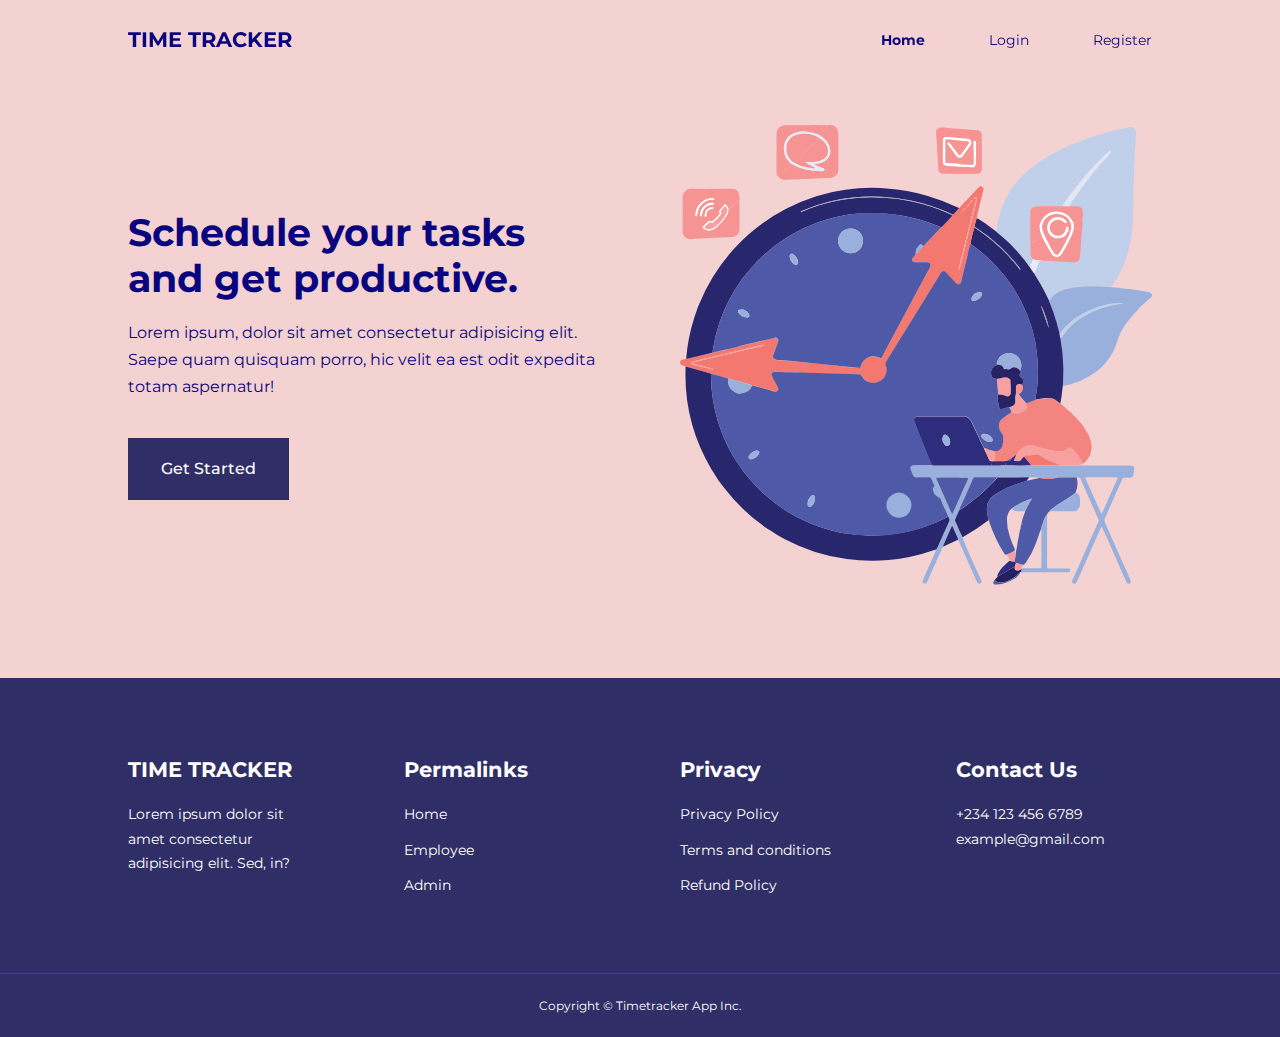
==== index.html @ d4adad3d "Add files via upload" ====
<!DOCTYPE html>
<html lang="en">
  <head>
    <meta charset="UTF-8" />
    <meta name="viewport" content="width=device-width, initial-scale=1.0" />
    <link rel="stylesheet" href="./style.css" />
    <link
      rel="stylesheet"
      href="https://cdnjs.cloudflare.com/ajax/libs/font-awesome/6.1.1/css/all.min.css"
      integrity="sha512-KfkfwYDsLkIlwQp6LFnl8zNdLGxu9YAA1QvwINks4PhcElQSvqcyVLLD9aMhXd13uQjoXtEKNosOWaZqXgel0g=="
      crossorigin="anonymous"
      referrerpolicy="no-referrer"
    />
    <link
      rel="stylesheet"
      href="https://unpkg.com/swiper@8/swiper-bundle.min.css"
    />
    <title>Time Tracker</title>
  </head>
  <body>
    <!-- BEGINING OF NAVBAR -->
    <nav>
      <div class="container nav_container">
        <a href="index.html">
          <h4>TIME TRACKER</h4>
        </a>
        <ul class="nav__menu">
          <li class="active"><a href="./index.html">Home</a></li>
          <li><a href="./signin.html">Login</a></li>
          <li><a href="./signup.html">Register</a></li>
        </ul>
        <button id="open-menu-btn">
          <i class="fa fa-bars" aria-hidden="true"></i>
        </button>
        <button id="close-menu-btn">
          <i class="fa fa-times" aria-hidden="true"></i>
        </button>
      </div>
    </nav>

    <!-- END OF NAVBAR -->

    <!-- BEGINING OF HEADER -->
    <header>
      <div class="container header__container">
        <div class="header__left">
          <h1>Schedule your tasks and get productive.</h1>
          <p>
            Lorem ipsum, dolor sit amet consectetur adipisicing elit. Saepe quam
            quisquam porro, hic velit ea est odit expedita totam aspernatur!
          </p>
          <a href="./signin.html" class="btn btn-primary">Get Started</a>
        </div>

        <div class="header__right">
          <div class="header__right-image">
            <img src="./images/header.svg" />
          </div>
        </div>
      </div>
    </header>

    <!-- END OF HEADER -->

    <!-- FOOTER SECTION -->
    <footer class="footer">
      <div class="container footer__container">
        <div class="footer__1">
          <a href="index.html" class="footer__logo">
            <h4>TIME TRACKER</h4>
          </a>
          <p>
            Lorem ipsum dolor sit amet consectetur adipisicing elit. Sed, in?
          </p>
        </div>
        <div class="footer__2">
          <h4>Permalinks</h4>
          <ul class="permalinks">
            <li><a href="./index.html">Home</a></li>
            <li><a href="./employee.html">Employee</a></li>
            <li><a href="./admin.html">Admin</a></li>
          </ul>
        </div>
        <div class="footer__3">
          <h4>Privacy</h4>
          <ul class="privacy">
            <li><a href="#">Privacy Policy</a></li>
            <li><a href="#">Terms and conditions</a></li>
            <li><a href="#">Refund Policy</a></li>
          </ul>
        </div>
        <div class="footer__4">
          <h4>Contact Us</h4>

          <div>
            <p>+234 123 456 6789</p>
            <p>example@gmail.com</p>
            <ul class="footer__socials">
              <li>
                <a href="#"><i class="fa-brands fa-facebook"></i></a>
              </li>
              <li>
                <a href="#"><i class="fa-brands fa-instagram"></i></a>
              </li>
              <li>
                <a href="#"><i class="fa-brands fa-twitter"></i></a>
              </li>
              <li>
                <a href="#"><i class="fa-brands fa-linkedin"></i></a>
              </li>
            </ul>
          </div>
        </div>
      </div>

      <div class="footer__copyright">
        <small>Copyright &copy Timetracker App Inc. </small>
      </div>
    </footer>

    <script src="./script.js"></script>
  </body>
</html>
---- style.css ----
@import url("https://fonts.googleapis.com/css?family=Montserrat:200,300,400,500,600,700,800,900&display=swap");
/* CUSTOM PROPERTIES */

* {
  margin: 0;
  padding: 0;
  border: 0;
  outline: 0;
  text-decoration: none;
  box-sizing: border-box;
  list-style: none;
}

:root {
  --hue-color: 242;
  --color-primary: hsl(var(--hue-color), 92%, 26%);
  --color-success: hsl(165, 100%, 37%);
  --color-warning: hsl(44, 100%, 50%);
  --color-danger: hsl(0, 58%, 79%);
  --color-danger-variant: rgba(247, 88, 66, 0.4);
  --color-white: hsl(0, 0%, 100%);
  --color-light: rgba(255, 255, 255, 0.7);
  --color-black: hsl(0, 0%, 0%);
  --color-bg: hsl(0, 60%, 89%);
  --color-bg1: hsl(var(--hue-color), 38%, 29%);
  --color-bg2: hsl(var(--hue-color), 37%, 41%);
  --container-width-lg: 80%;
  --container-width-md: 90%;
  --container-width-sm: 94%;
  --transition: all 0.4s ease;
}

body {
  font-family: "Montserrat", sans-serif;
  line-height: 1.7;
  color: var(--color-primary);
  background: var(--color-bg);
}

.container {
  width: var(--container-width-lg);
  margin: 0 auto;
}

section {
  padding: 6rem 0;
}

section h2 {
  text-align: center;
  margin-bottom: 4rem;
}

h1,
h2,
h3,
h4,
h5 {
  line-height: 1.2;
}

h1 {
  font-size: 2.4rem;
}

h2 {
  font-size: 1.9rem;
}

h3 {
  font-size: 1.6rem;
}

h4 {
  font-size: 1.3rem;
}

a {
  color: var(--color-primary);
}

img {
  width: 100%;
  display: block;
  object-fit: cover;
}

.btn {
  display: inline-block;
  background: var(--color-white);
  color: var(--color-black);
  padding: 1rem 2rem;
  border: 1px solid transparent;
  font-weight: 500;
  transition: var(--transition);
  cursor: pointer;
}

.btn:hover {
  background: transparent;
  color: var(--color-primary);
  border-color: var(--color-white);
}

.btn-primary {
  background: var(--color-bg1);
  color: var(--color-white);
}

.btn-muted {
  background: var(--color-danger-variant);
  color: var(--color-black);
}
/* BEGINING OF NAVBAR */

nav {
  background: transparent;
  width: 100vw;
  height: 5rem;
  position: fixed;
  top: 0;
  z-index: 11;
}

.nav_container {
  height: 100%;
  display: flex;
  justify-content: space-between;
  align-items: center;
}

nav button {
  display: none;
}

.nav__menu {
  display: flex;
  align-items: center;
  gap: 4rem;
}

.nav__menu a {
  font-size: 0.9rem;
  font-weight: 400;
  transition: var(--transition);
}

.nav__menu a:hover,
.nav__menu .active a {
  font-weight: 700;
}

#open-menu-btn,
#close-menu-btn {
  color: var(--color-primary);
}

.window-scroll {
  background: var(--color-primary);
  box-shadow: 0 1rem 2rem rgba(0, 0, 0, 0.2);
  transition: var(--transition);
}

nav.window-scroll a {
  color: var(--color-white);
}

.window-scroll #open-menu-btn,
.window-scroll #close-menu-btn {
  color: var(--color-white);
}

.active {
  font-weight: 800;
}
/* END OF NAVBAR */

/* BEGINING OF HEADER */

header {
  position: relative;
  top: 5rem;
  overflow: hidden;
  height: auto;
  margin-bottom: 10rem;
  margin-top: 2rem;
  min-height: 54vh;
  align-content: center;
  display: grid;
}

.header__container {
  display: grid;
  grid-template-columns: 1fr 1fr;
  align-items: center;
  gap: 5rem;
  height: 100%;
}

.header__left p {
  margin: 1rem 0 2.4rem;
}

/* END OF header */

/* FOOTER SECTION */

footer {
  background: var(--color-bg1);
  padding-top: 5rem;
  font-size: 0.9rem;
  color: var(--color-white);
}

footer a {
  color: var(--color-white);
}

.footer__container {
  display: grid;
  grid-template-columns: repeat(4, 1fr);
  gap: 5rem;
}

.footer__container > div h4 {
  margin-bottom: 1.2rem;
}

.footer__1 p {
  margin: 0 0 2rem;
}

footer ul li {
  margin-bottom: 0.7rem;
}

footer ul li:hover {
  text-decoration: underline;
}

.footer__socials {
  display: flex;
  gap: 1rem;
  font-size: 1.2rem;
  margin-top: 2rem;
}

.footer__copyright {
  text-align: center;
  margin-top: 4rem;
  padding: 1.2rem 0;
  border-top: 1px solid var(--color-bg2);
}
/* END OF FOOTER SECTION  */

/* SIGNIN FORM */

.container.form {
  display: grid;
  grid-template-columns: 1fr 1fr;
  align-items: center;
}
.image img {
  margin-top: 15rem;
}
form {
  display: flex;
  flex-direction: column;
  gap: 1.2rem;
}

input {
  width: 100%;
  padding: 1rem;
  background: var(--color-white);
  color: var(--color-primary);
  border-radius: 0.2rem;
}

input[type="radio"] {
  width: min-content;
}

.signin__form button {
  background: var(--color-danger);
  color: var(--color-primary);
  width: 100%;
}

.signin__container {
  background: var(--color-bg2);
  padding: 4rem;
  display: flex;
  justify-content: center;
  width: fit-content;
  max-width: 80vw;
  height: auto;
  margin: 8rem auto 3rem;
  border-radius: 1rem;
}

a.blue {
  color: var(--color-bg);
}

.text {
  color: var(--color-white);
}

.text i {
  color: var(--color-primary);
}

.row {
  display: grid;
  grid-template-columns: auto auto;
  gap: 2rem;
}

.remember-me {
  display: inline-flex;
  gap: 1rem;
  justify-content: center;
}

input[type="checkbox"] {
  transform: scale(1.5);
  accent-color: var(--color-white);
}

.container.signup.form {
  align-items: flex-start;
  grid-template-columns: 1fr 2fr;
  gap: 5rem;
}
.signup .image {
  position: sticky;
  top: 5rem;
  left: 0;
}

@media screen and (max-width: 1500px) {
  /* SIGNIN FORM */

  .container.form {
    grid-template-columns: 1fr;
  }
  .image {
    display: none;
  }
  .container.signup.form {
    grid-template-columns: 1fr;
  }
}

/* TABLET SIZE MEDIA QUERY */

@media screen and (max-width: 1024px) {
  .container {
    width: var(--container-width-md);
  }
  h1 {
    font-size: 1.9rem;
  }
  h2 {
    font-size: 1.5rem;
  }
  h3 {
    font-size: 1.2rem;
  }
  h4 {
    font-size: 1.1rem;
  }
  p,
  a {
    font-size: 0.9rem;
  }
  /* NAVBAR */
  nav button {
    display: inline-block;
    background: transparent;
    font-size: 1.8rem;
    color: var(--color-white);
    cursor: pointer;
  }
  nav button#close-menu-btn {
    display: none;
  }
  .nav__menu {
    position: fixed;
    top: 5rem;
    left: 0%;
    height: fit-content;
    width: 100vw;
    flex-direction: column;
    gap: 0;
    display: none;
  }
  .nav__menu li {
    width: 100%;
    height: 4rem;
    animation: animateNavItems 0.4s linear forwards;
    transform-origin: top right;
    opacity: 0;
  }
  .nav__menu li:nth-child(2) {
    animation-delay: 0.2s;
  }
  .nav__menu li:nth-child(3) {
    animation-delay: 0.4s;
  }
  .nav__menu li:nth-child(4) {
    animation-delay: 0.6s;
  }
  @keyframes animateNavItems {
    0% {
      transform: scale(0.1);
    }
    100% {
      transform: scale(1);
      opacity: 1;
    }
  }
  .nav__menu li a {
    background: var(--color-primary);
    color: white;
    box-shadow: -4rem 6rem 10rem rgba(0, 0, 0, 0.6);
    width: 100%;
    height: 100%;
    display: grid;
    place-items: center;
  }
  .nav__menu li a:hover {
    background: var(--color-bg2);
  }
  /* HEADER */
  header {
    height: auto;
    margin-top: 1rem;
    margin-bottom: 4rem;
  }
  .header__container {
    gap: 2rem;
    padding-bottom: 3rem;
  }
  .footer__container {
    grid-template-columns: 1fr 1fr;
    gap: 2rem;
  }
  /* SIGNIN */
  .signin__container {
    max-width: 80vw;
    padding: 2rem 2rem;
  }

  form {
    gap: 0.8rem;
    width: 100%;
  }

  input {
    padding: 0.8rem;
  }
  label {
    font-size: 0.8rem;
  }
  p,
  a {
    font-size: 0.9rem;
  }

  .row {
    gap: 1rem;
  }

  /* SIGNIN new */
}

/* MOBILE SIZE MEDIA QUERY */

@media screen and (max-width: 600px) {
  .container {
    width: var(--container-width-sm);
  }

  h1 {
    font-size: 1.4rem;
  }
  h2 {
    font-size: 1.1rem;
  }
  h3 {
    font-size: 0.9rem;
  }
  h4 {
    font-size: 0.8rem;
  }
  p,
  a {
    font-size: 0.7rem;
  }

  /* HEADER */
  header {
    height: auto;
    padding-top: 1rem;
  }
  .header__container {
    grid-template-columns: 1fr;
    text-align: center;
    margin-top: 0;
  }
  .header__left p {
    margin-bottom: 1.3rem;
  }
  .header__right-image {
    padding-left: 2rem;
    padding-right: 2rem;
  }
  /* FOOTER */
  .footer__container {
    grid-template-columns: 1fr;
    text-align: center;
    gap: 2rem;
  }
  .footer__1 p {
    margin: 0.5rem auto;
  }
  .footer__socials {
    justify-content: center;
  }

  /* SIGNIN */
  body {
    line-height: normal;
  }
  .signin__container {
    max-width: 100%;

    padding: 2rem 1rem;
  }

  form {
    gap: 0.6rem;
  }

  input {
    padding: 0.7rem;
  }
  label {
    font-size: 0.8rem;
  }
  p,
  a {
    font-size: 0.85rem;
  }
  small {
    font-size: 0.6rem;
  }
  .row {
    grid-template-columns: 1fr;
    gap: 1rem;
  }
}

@media screen and (max-width: 450px) {
  /* SIGNIN */
  .signin__container {
    width: 100%;
  }
}
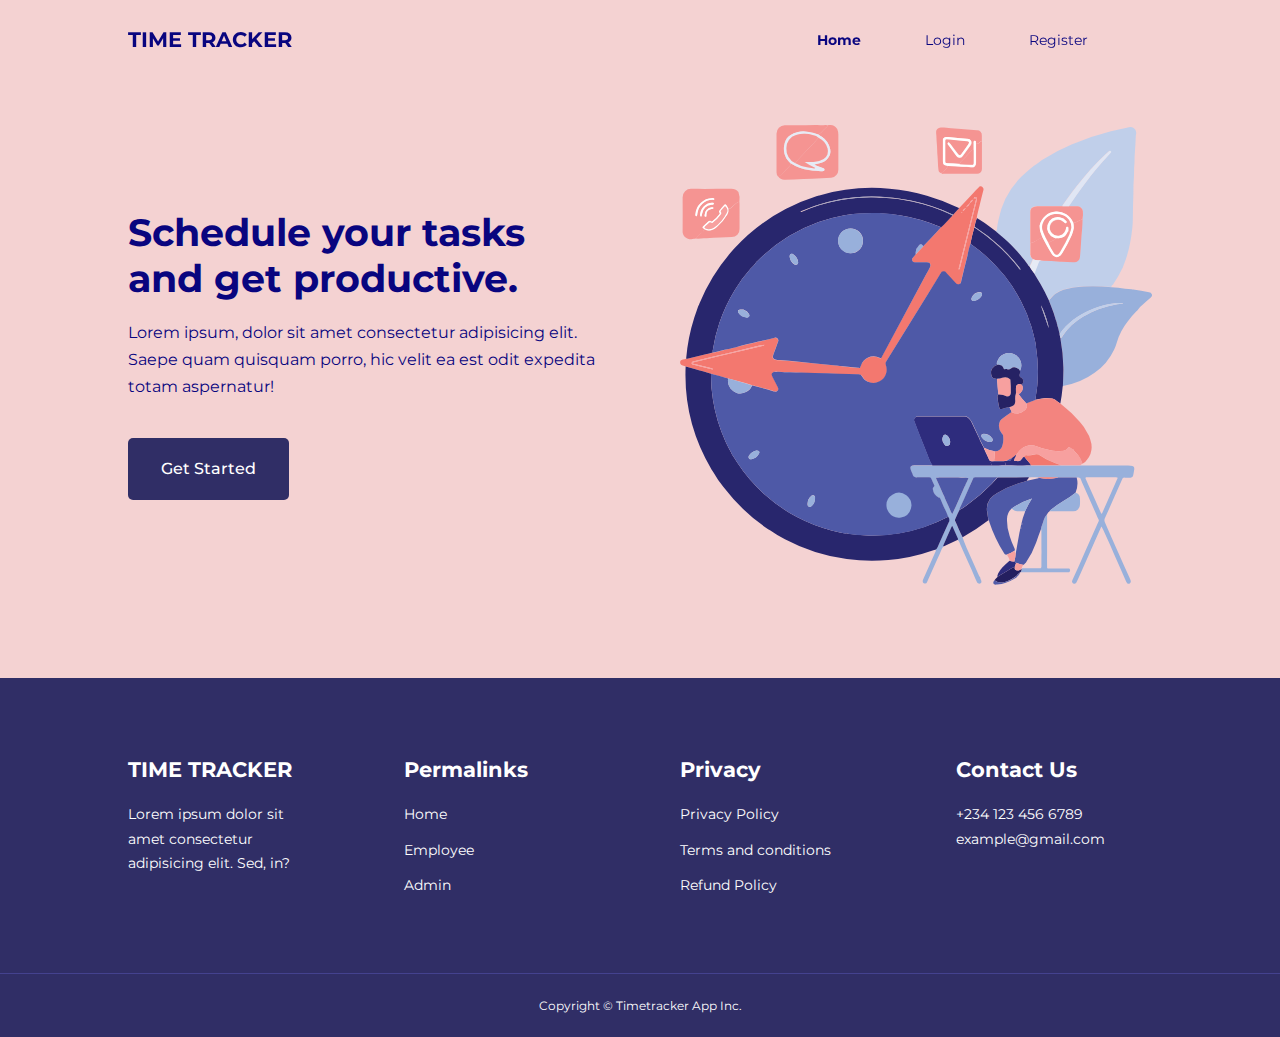
==== commit 22478f9d: "Add files via upload" ====
--- a/index.html
+++ b/index.html
@@ -4,6 +4,11 @@
     <meta charset="UTF-8" />
     <meta name="viewport" content="width=device-width, initial-scale=1.0" />
     <link rel="stylesheet" href="./style.css" />
+
+    <link
+      rel="stylesheet"
+      href="https://unicons.iconscout.com/release/v4.0.0/css/line.css"
+    />
     <link
       rel="stylesheet"
       href="https://cdnjs.cloudflare.com/ajax/libs/font-awesome/6.1.1/css/all.min.css"
@@ -28,7 +33,14 @@
           <li class="active"><a href="./index.html">Home</a></li>
           <li><a href="./signin.html">Login</a></li>
           <li><a href="./signup.html">Register</a></li>
+          <li>
+            <!-- Theme change button -->
+            <a href="#"
+              ><i class="uil uil-moon change-theme" id="theme-button"></i
+            ></a>
+          </li>
         </ul>
+
         <button id="open-menu-btn">
           <i class="fa fa-bars" aria-hidden="true"></i>
         </button>
--- a/style.css
+++ b/style.css
@@ -17,17 +17,26 @@
   --color-success: hsl(165, 100%, 37%);
   --color-warning: hsl(44, 100%, 50%);
   --color-danger: hsl(0, 58%, 79%);
-  --color-danger-variant: rgba(247, 88, 66, 0.4);
+  --color-danger-variant: hsl(357, 77%, 58%);
   --color-white: hsl(0, 0%, 100%);
-  --color-light: rgba(255, 255, 255, 0.7);
+  --color-light: hsl(0, 18%, 97%);
   --color-black: hsl(0, 0%, 0%);
   --color-bg: hsl(0, 60%, 89%);
   --color-bg1: hsl(var(--hue-color), 38%, 29%);
   --color-bg2: hsl(var(--hue-color), 37%, 41%);
   --container-width-lg: 80%;
+  --container-width-mid: 85%;
   --container-width-md: 90%;
   --container-width-sm: 94%;
   --transition: all 0.4s ease;
+}
+
+body.dark-theme {
+  /* HSL color mode */
+  --color-bg: hsl(var(--hue-color), 50%, 21%);
+  --color-bg2: hsl(var(--hue-color), 38%, 29%);
+  --color-primary: hsl(0, 0%, 100%);
+  --color-light: hsl(var(--hue-color), 37%, 41%);
 }
 
 body {
@@ -94,6 +103,7 @@
   font-weight: 500;
   transition: var(--transition);
   cursor: pointer;
+  border-radius: 5px;
 }
 
 .btn:hover {
@@ -162,12 +172,12 @@
 }
 
 nav.window-scroll a {
-  color: var(--color-white);
+  color: var(--color-light);
 }
 
 .window-scroll #open-menu-btn,
 .window-scroll #close-menu-btn {
-  color: var(--color-white);
+  color: var(--color-light);
 }
 
 .active {
@@ -390,7 +400,7 @@
     position: fixed;
     top: 5rem;
     left: 0%;
-    height: fit-content;
+    height: max-content;
     width: 100vw;
     flex-direction: column;
     gap: 0;
@@ -423,7 +433,7 @@
   }
   .nav__menu li a {
     background: var(--color-primary);
-    color: white;
+    color: var(--color-light);
     box-shadow: -4rem 6rem 10rem rgba(0, 0, 0, 0.6);
     width: 100%;
     height: 100%;
@@ -476,6 +486,12 @@
   /* SIGNIN new */
 }
 
+@media screen and (max-width: 800px) {
+  nav.window-scroll {
+    display: none;
+  }
+}
+
 /* MOBILE SIZE MEDIA QUERY */
 
 @media screen and (max-width: 600px) {
@@ -498,6 +514,10 @@
   p,
   a {
     font-size: 0.7rem;
+  }
+
+  .btn {
+    padding: 0.8rem 1.2rem;
   }
 
   /* HEADER */
